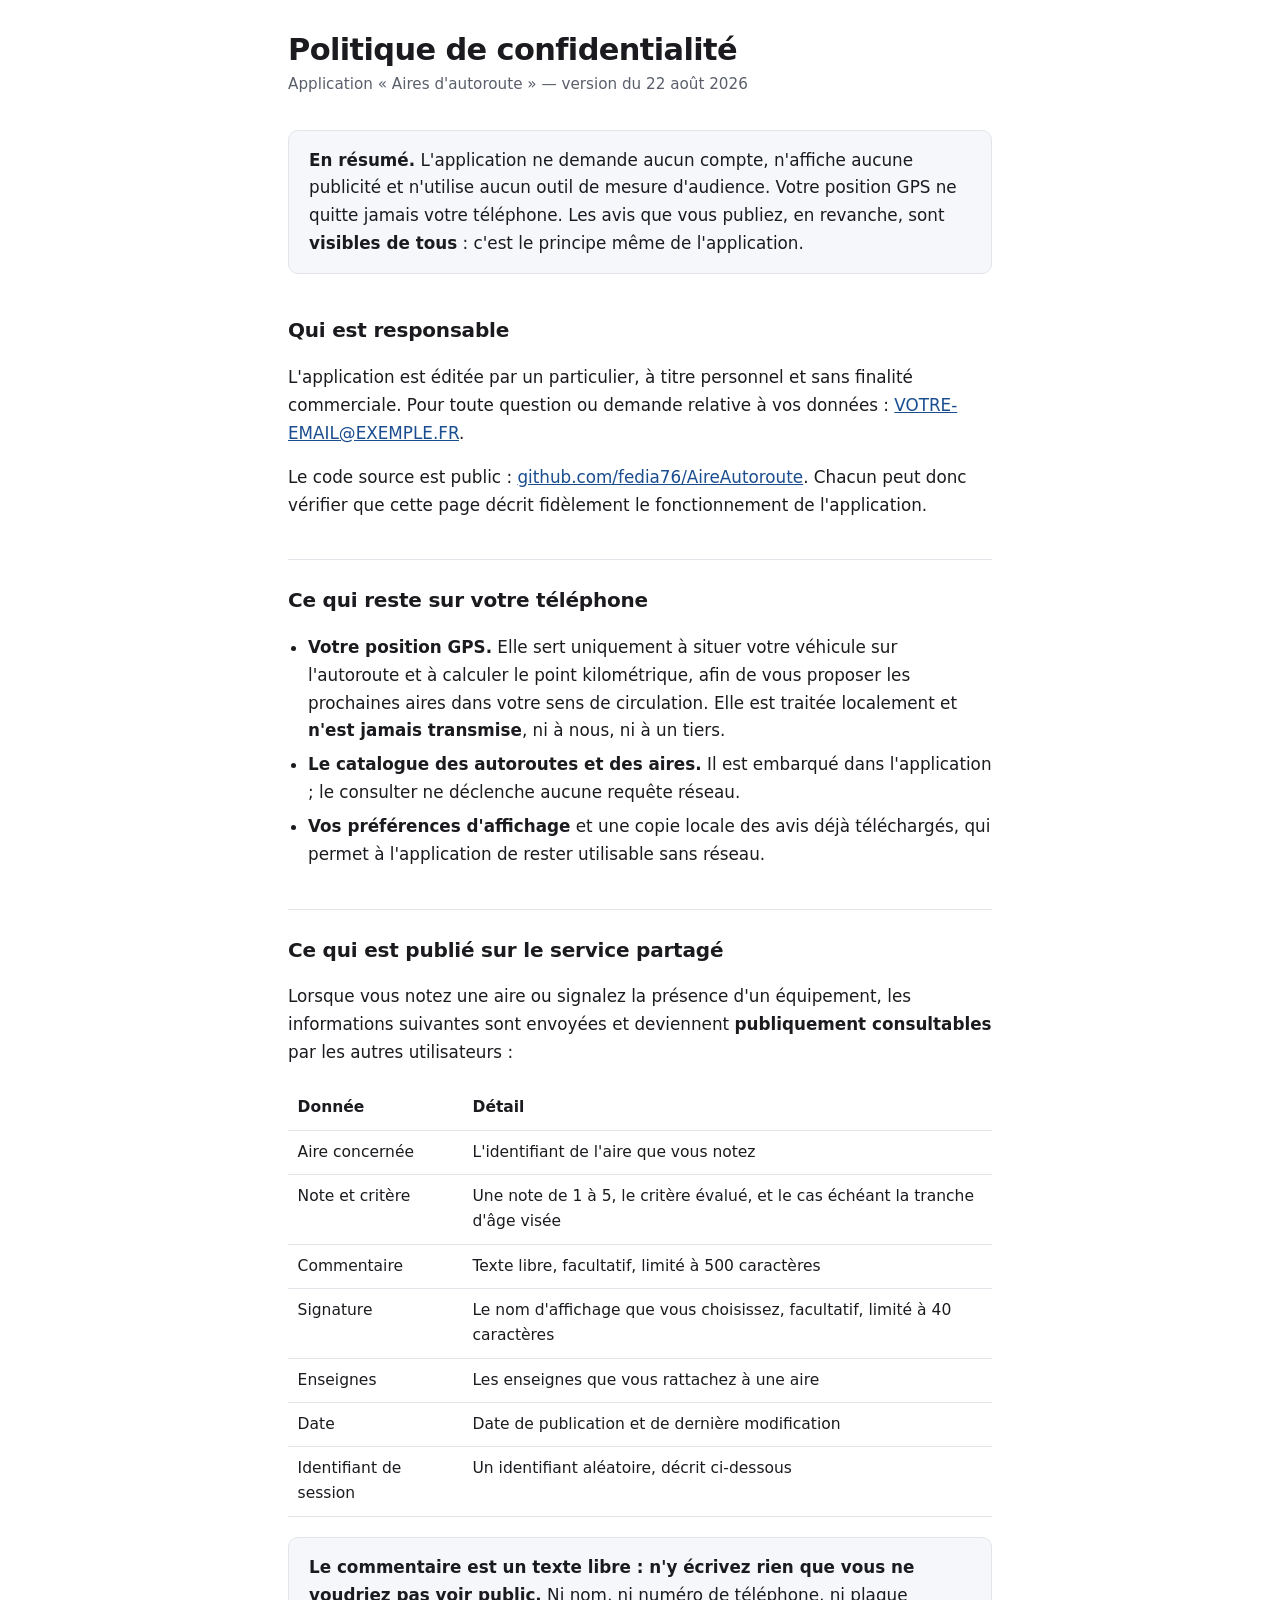
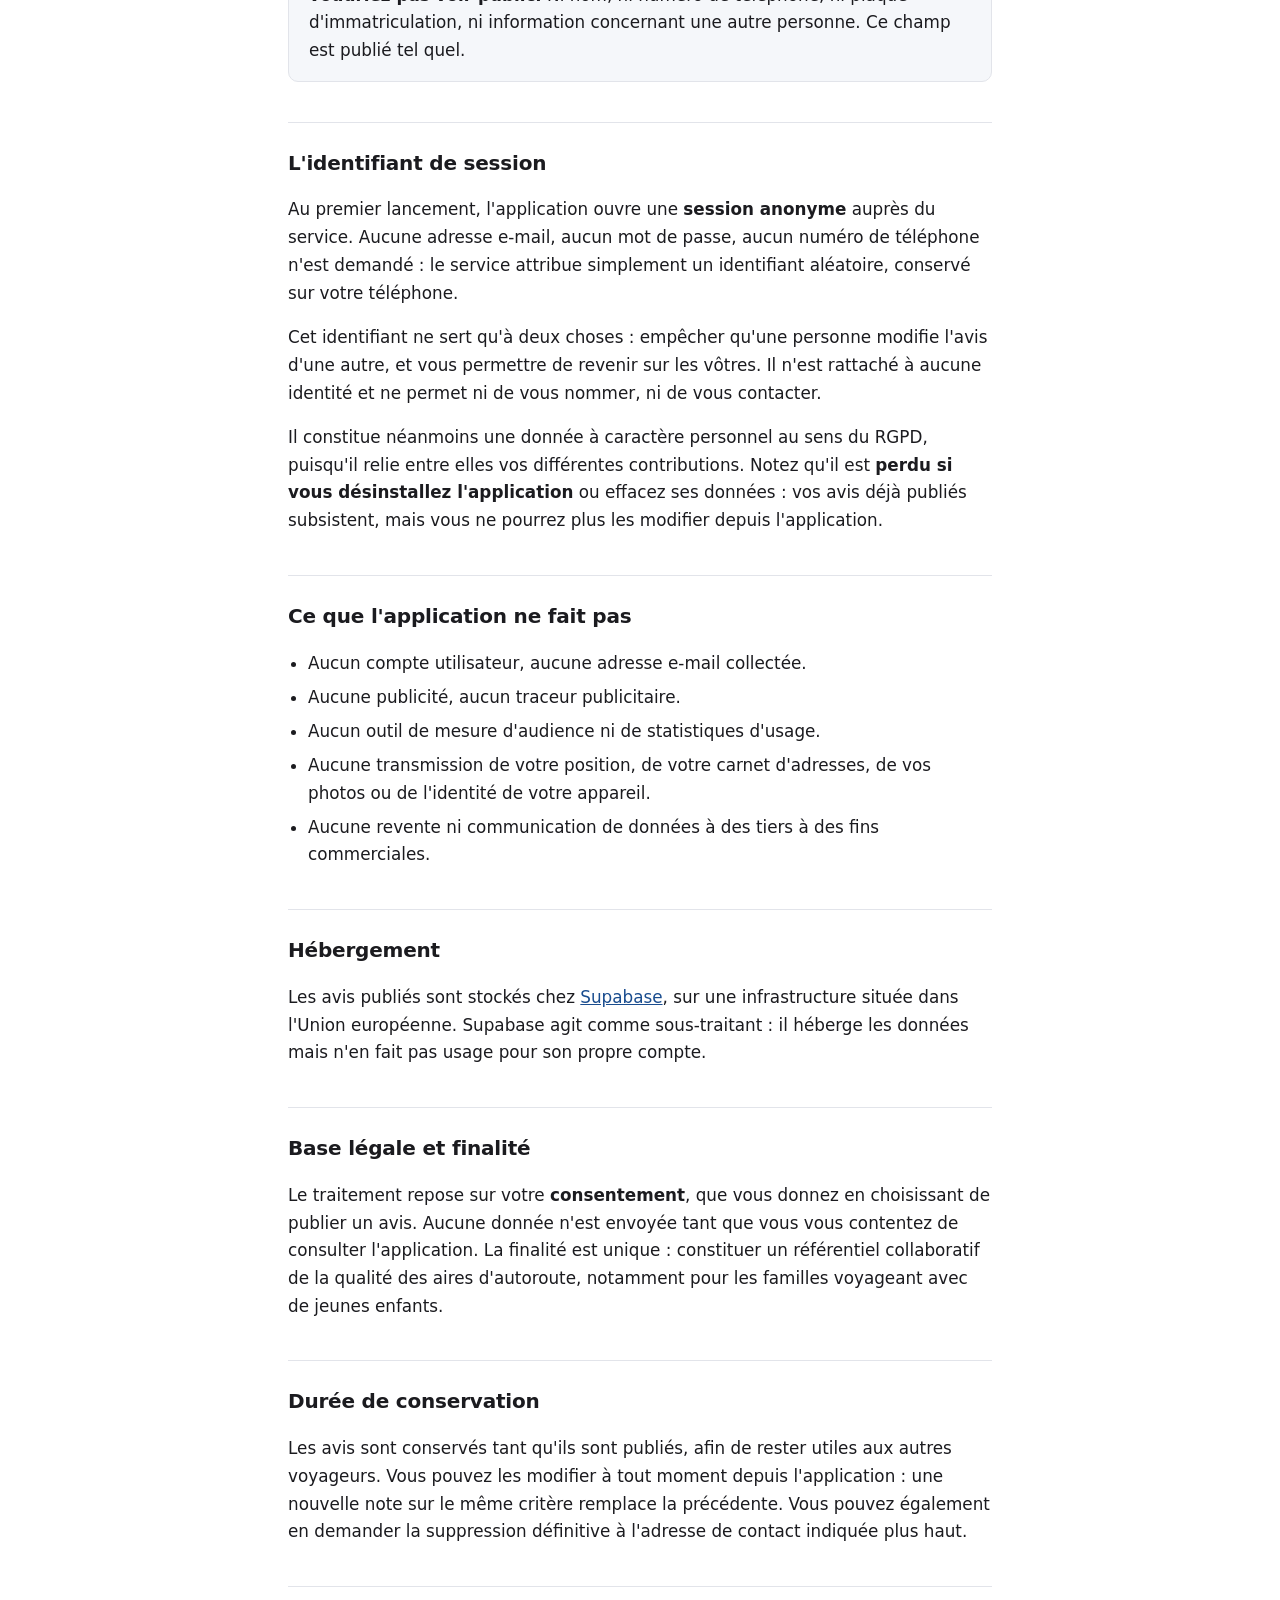
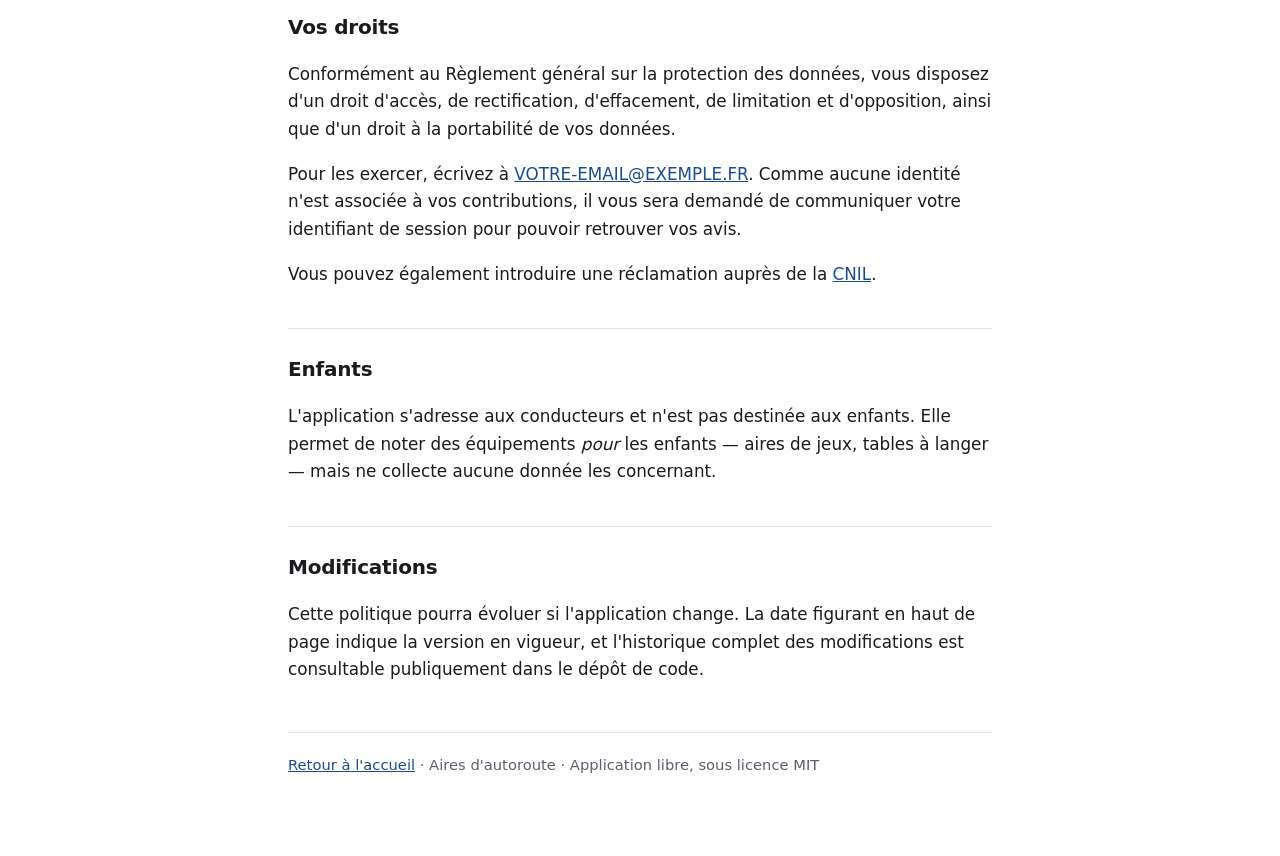
==== docs/confidentialite.html @ b33340e5 "Publie une politique de confidentialité hébergée par GitHub Pages La Play Console réclame l'URL d'un" ====
<!doctype html>
<html lang="fr">
<head>
<meta charset="utf-8">
<meta name="viewport" content="width=device-width, initial-scale=1">
<title>Politique de confidentialité — Aires d'autoroute</title>
<link rel="stylesheet" href="style.css">
</head>
<body>
<main>

<h1>Politique de confidentialité</h1>
<p class="date">Application « Aires d'autoroute » — version du 22 août 2026</p>

<div class="encadre">
<p><strong>En résumé.</strong> L'application ne demande aucun compte, n'affiche aucune publicité
et n'utilise aucun outil de mesure d'audience. Votre position GPS ne quitte jamais votre
téléphone. Les avis que vous publiez, en revanche, sont <strong>visibles de tous</strong> : c'est
le principe même de l'application.</p>
</div>

<h2>Qui est responsable</h2>
<p>L'application est éditée par un particulier, à titre personnel et sans finalité commerciale.
Pour toute question ou demande relative à vos données :
<a href="mailto:VOTRE-EMAIL@EXEMPLE.FR">VOTRE-EMAIL@EXEMPLE.FR</a>.</p>
<p>Le code source est public : <a href="https://github.com/fedia76/AireAutoroute">github.com/fedia76/AireAutoroute</a>.
Chacun peut donc vérifier que cette page décrit fidèlement le fonctionnement de l'application.</p>

<h2>Ce qui reste sur votre téléphone</h2>
<ul>
  <li><strong>Votre position GPS.</strong> Elle sert uniquement à situer votre véhicule sur
  l'autoroute et à calculer le point kilométrique, afin de vous proposer les prochaines aires dans
  votre sens de circulation. Elle est traitée localement et <strong>n'est jamais transmise</strong>,
  ni à nous, ni à un tiers.</li>
  <li><strong>Le catalogue des autoroutes et des aires.</strong> Il est embarqué dans
  l'application ; le consulter ne déclenche aucune requête réseau.</li>
  <li><strong>Vos préférences d'affichage</strong> et une copie locale des avis déjà téléchargés,
  qui permet à l'application de rester utilisable sans réseau.</li>
</ul>

<h2>Ce qui est publié sur le service partagé</h2>
<p>Lorsque vous notez une aire ou signalez la présence d'un équipement, les informations suivantes
sont envoyées et deviennent <strong>publiquement consultables</strong> par les autres
utilisateurs :</p>

<table>
<tr><th>Donnée</th><th>Détail</th></tr>
<tr><td>Aire concernée</td><td>L'identifiant de l'aire que vous notez</td></tr>
<tr><td>Note et critère</td><td>Une note de 1 à 5, le critère évalué, et le cas échéant la tranche d'âge visée</td></tr>
<tr><td>Commentaire</td><td>Texte libre, facultatif, limité à 500 caractères</td></tr>
<tr><td>Signature</td><td>Le nom d'affichage que vous choisissez, facultatif, limité à 40 caractères</td></tr>
<tr><td>Enseignes</td><td>Les enseignes que vous rattachez à une aire</td></tr>
<tr><td>Date</td><td>Date de publication et de dernière modification</td></tr>
<tr><td>Identifiant de session</td><td>Un identifiant aléatoire, décrit ci-dessous</td></tr>
</table>

<div class="encadre">
<p><strong>Le commentaire est un texte libre : n'y écrivez rien que vous ne voudriez pas voir
public.</strong> Ni nom, ni numéro de téléphone, ni plaque d'immatriculation, ni information
concernant une autre personne. Ce champ est publié tel quel.</p>
</div>

<h2>L'identifiant de session</h2>
<p>Au premier lancement, l'application ouvre une <strong>session anonyme</strong> auprès du service.
Aucune adresse e-mail, aucun mot de passe, aucun numéro de téléphone n'est demandé : le service
attribue simplement un identifiant aléatoire, conservé sur votre téléphone.</p>
<p>Cet identifiant ne sert qu'à deux choses : empêcher qu'une personne modifie l'avis d'une autre,
et vous permettre de revenir sur les vôtres. Il n'est rattaché à aucune identité et ne permet ni de
vous nommer, ni de vous contacter.</p>
<p>Il constitue néanmoins une donnée à caractère personnel au sens du RGPD, puisqu'il relie entre
elles vos différentes contributions. Notez qu'il est <strong>perdu si vous désinstallez
l'application</strong> ou effacez ses données : vos avis déjà publiés subsistent, mais vous ne
pourrez plus les modifier depuis l'application.</p>

<h2>Ce que l'application ne fait pas</h2>
<ul>
  <li>Aucun compte utilisateur, aucune adresse e-mail collectée.</li>
  <li>Aucune publicité, aucun traceur publicitaire.</li>
  <li>Aucun outil de mesure d'audience ni de statistiques d'usage.</li>
  <li>Aucune transmission de votre position, de votre carnet d'adresses, de vos photos ou de
  l'identité de votre appareil.</li>
  <li>Aucune revente ni communication de données à des tiers à des fins commerciales.</li>
</ul>

<h2>Hébergement</h2>
<p>Les avis publiés sont stockés chez <a href="https://supabase.com">Supabase</a>, sur une
infrastructure située dans l'Union européenne. Supabase agit comme sous-traitant : il héberge les
données mais n'en fait pas usage pour son propre compte.</p>

<h2>Base légale et finalité</h2>
<p>Le traitement repose sur votre <strong>consentement</strong>, que vous donnez en choisissant de
publier un avis. Aucune donnée n'est envoyée tant que vous vous contentez de consulter
l'application. La finalité est unique : constituer un référentiel collaboratif de la qualité des
aires d'autoroute, notamment pour les familles voyageant avec de jeunes enfants.</p>

<h2>Durée de conservation</h2>
<p>Les avis sont conservés tant qu'ils sont publiés, afin de rester utiles aux autres voyageurs.
Vous pouvez les modifier à tout moment depuis l'application : une nouvelle note sur le même critère
remplace la précédente. Vous pouvez également en demander la suppression définitive à l'adresse de
contact indiquée plus haut.</p>

<h2>Vos droits</h2>
<p>Conformément au Règlement général sur la protection des données, vous disposez d'un droit
d'accès, de rectification, d'effacement, de limitation et d'opposition, ainsi que d'un droit à la
portabilité de vos données.</p>
<p>Pour les exercer, écrivez à <a href="mailto:VOTRE-EMAIL@EXEMPLE.FR">VOTRE-EMAIL@EXEMPLE.FR</a>.
Comme aucune identité n'est associée à vos contributions, il vous sera demandé de communiquer votre
identifiant de session pour pouvoir retrouver vos avis.</p>
<p>Vous pouvez également introduire une réclamation auprès de la
<a href="https://www.cnil.fr">CNIL</a>.</p>

<h2>Enfants</h2>
<p>L'application s'adresse aux conducteurs et n'est pas destinée aux enfants. Elle permet de noter
des équipements <em>pour</em> les enfants — aires de jeux, tables à langer — mais ne collecte
aucune donnée les concernant.</p>

<h2>Modifications</h2>
<p>Cette politique pourra évoluer si l'application change. La date figurant en haut de page indique
la version en vigueur, et l'historique complet des modifications est consultable publiquement dans
le dépôt de code.</p>

<p class="pied">
<a href="./">Retour à l'accueil</a> · Aires d'autoroute · Application libre, sous licence MIT
</p>

</main>
</body>
</html>
---- docs/style.css ----
:root {
  --fond: #ffffff;
  --texte: #1b1b1f;
  --attenue: #5a5f6b;
  --trait: #e2e4ea;
  --accent: #1a4d8f;
  --encadre: #f5f7fa;
}

@media (prefers-color-scheme: dark) {
  :root {
    --fond: #14161a;
    --texte: #e8eaee;
    --attenue: #a0a6b2;
    --trait: #2a2e36;
    --accent: #7bb0f0;
    --encadre: #1c1f25;
  }
}

* { box-sizing: border-box; }

body {
  margin: 0;
  padding: 2rem 1.25rem 4rem;
  background: var(--fond);
  color: var(--texte);
  font-family: system-ui, -apple-system, "Segoe UI", Roboto, sans-serif;
  font-size: 1.05rem;
  line-height: 1.65;
}

main { max-width: 44rem; margin: 0 auto; }

h1 {
  font-size: 1.9rem;
  line-height: 1.2;
  margin: 0 0 0.25rem;
  letter-spacing: -0.02em;
}

h2 {
  font-size: 1.25rem;
  margin: 2.5rem 0 0.75rem;
  padding-top: 1.5rem;
  border-top: 1px solid var(--trait);
  letter-spacing: -0.01em;
}

h2:first-of-type { border-top: none; padding-top: 0; }

.date { color: var(--attenue); font-size: 0.95rem; margin: 0 0 2rem; }

a { color: var(--accent); }

ul { padding-left: 1.25rem; }
li { margin: 0.4rem 0; }

.encadre {
  background: var(--encadre);
  border: 1px solid var(--trait);
  border-radius: 10px;
  padding: 1rem 1.25rem;
  margin: 1.25rem 0;
}

.encadre p:first-child { margin-top: 0; }
.encadre p:last-child { margin-bottom: 0; }

table { width: 100%; border-collapse: collapse; margin: 1.25rem 0; font-size: 0.97rem; }
th, td { text-align: left; padding: 0.55rem 0.6rem; border-bottom: 1px solid var(--trait); vertical-align: top; }
th { font-weight: 600; }

.pied {
  margin-top: 3rem;
  padding-top: 1.25rem;
  border-top: 1px solid var(--trait);
  color: var(--attenue);
  font-size: 0.92rem;
}

code {
  background: var(--encadre);
  border: 1px solid var(--trait);
  border-radius: 4px;
  padding: 0.1em 0.35em;
  font-size: 0.9em;
}
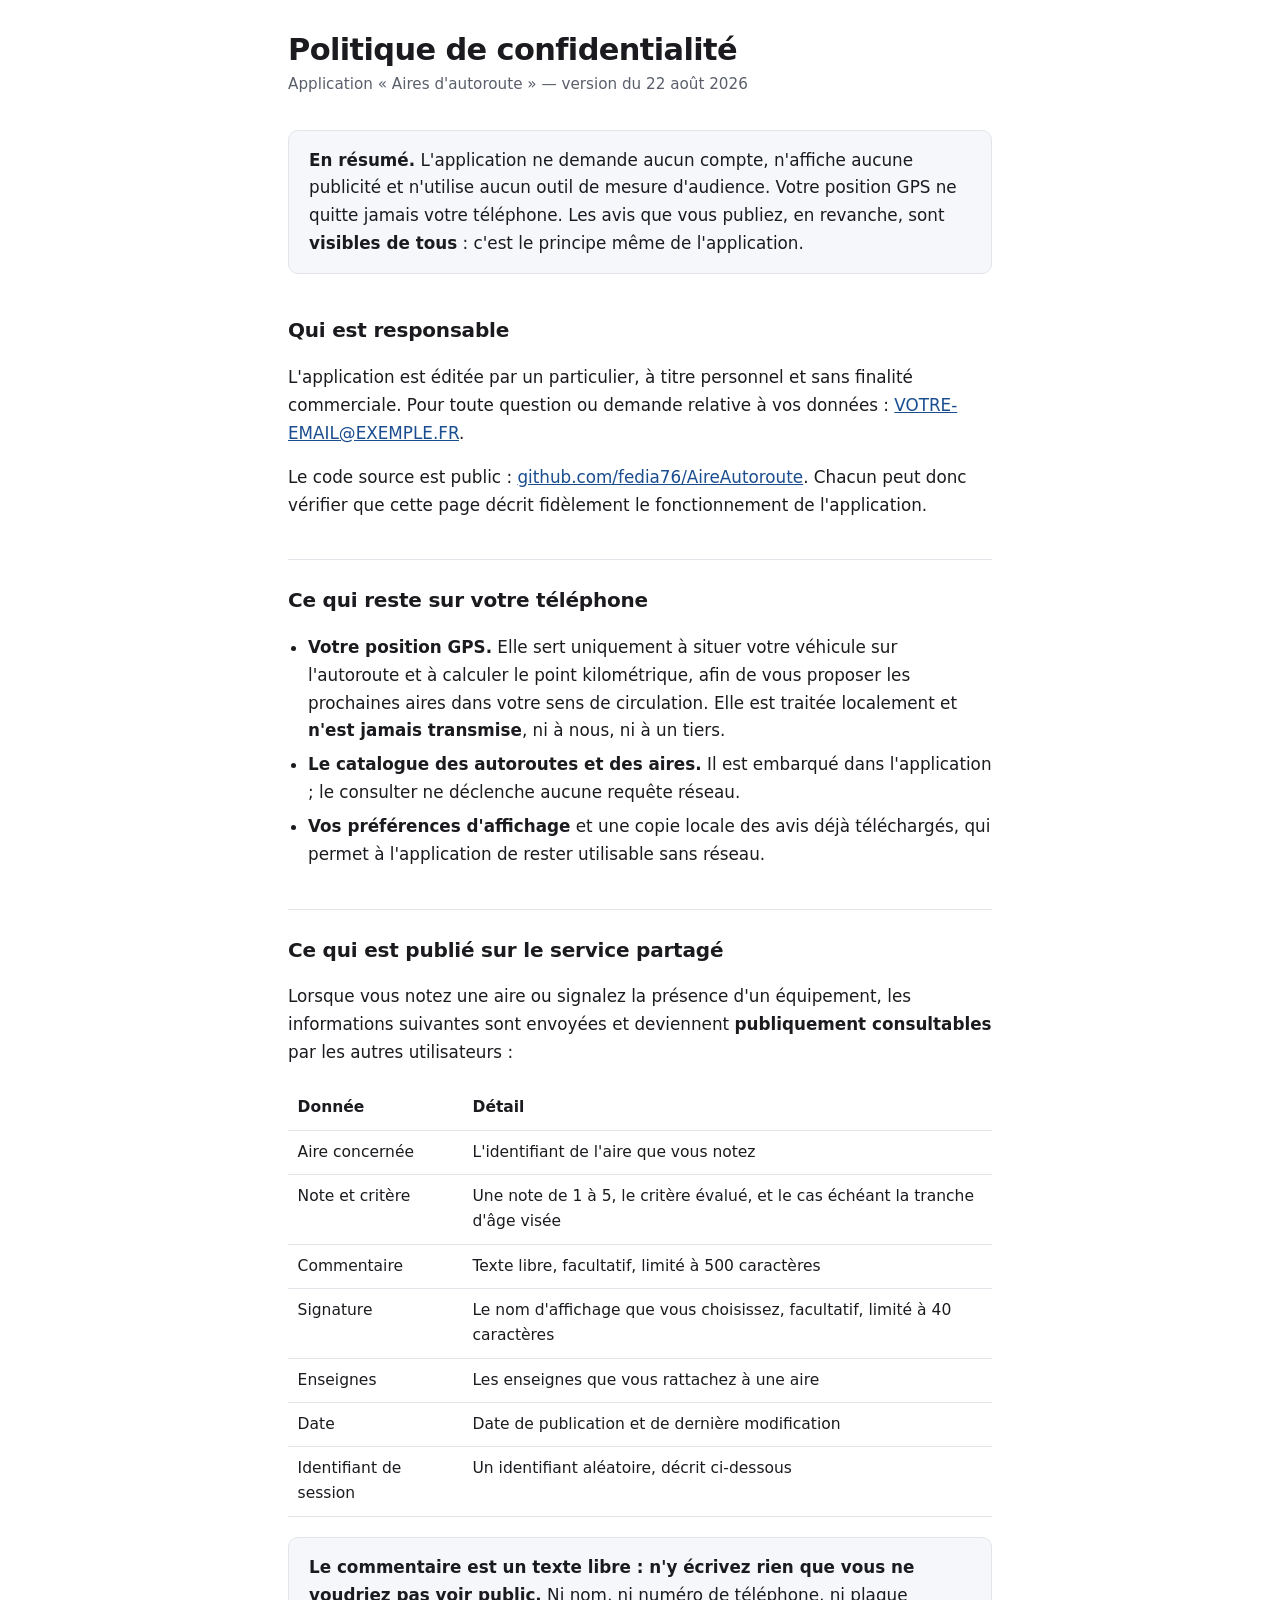
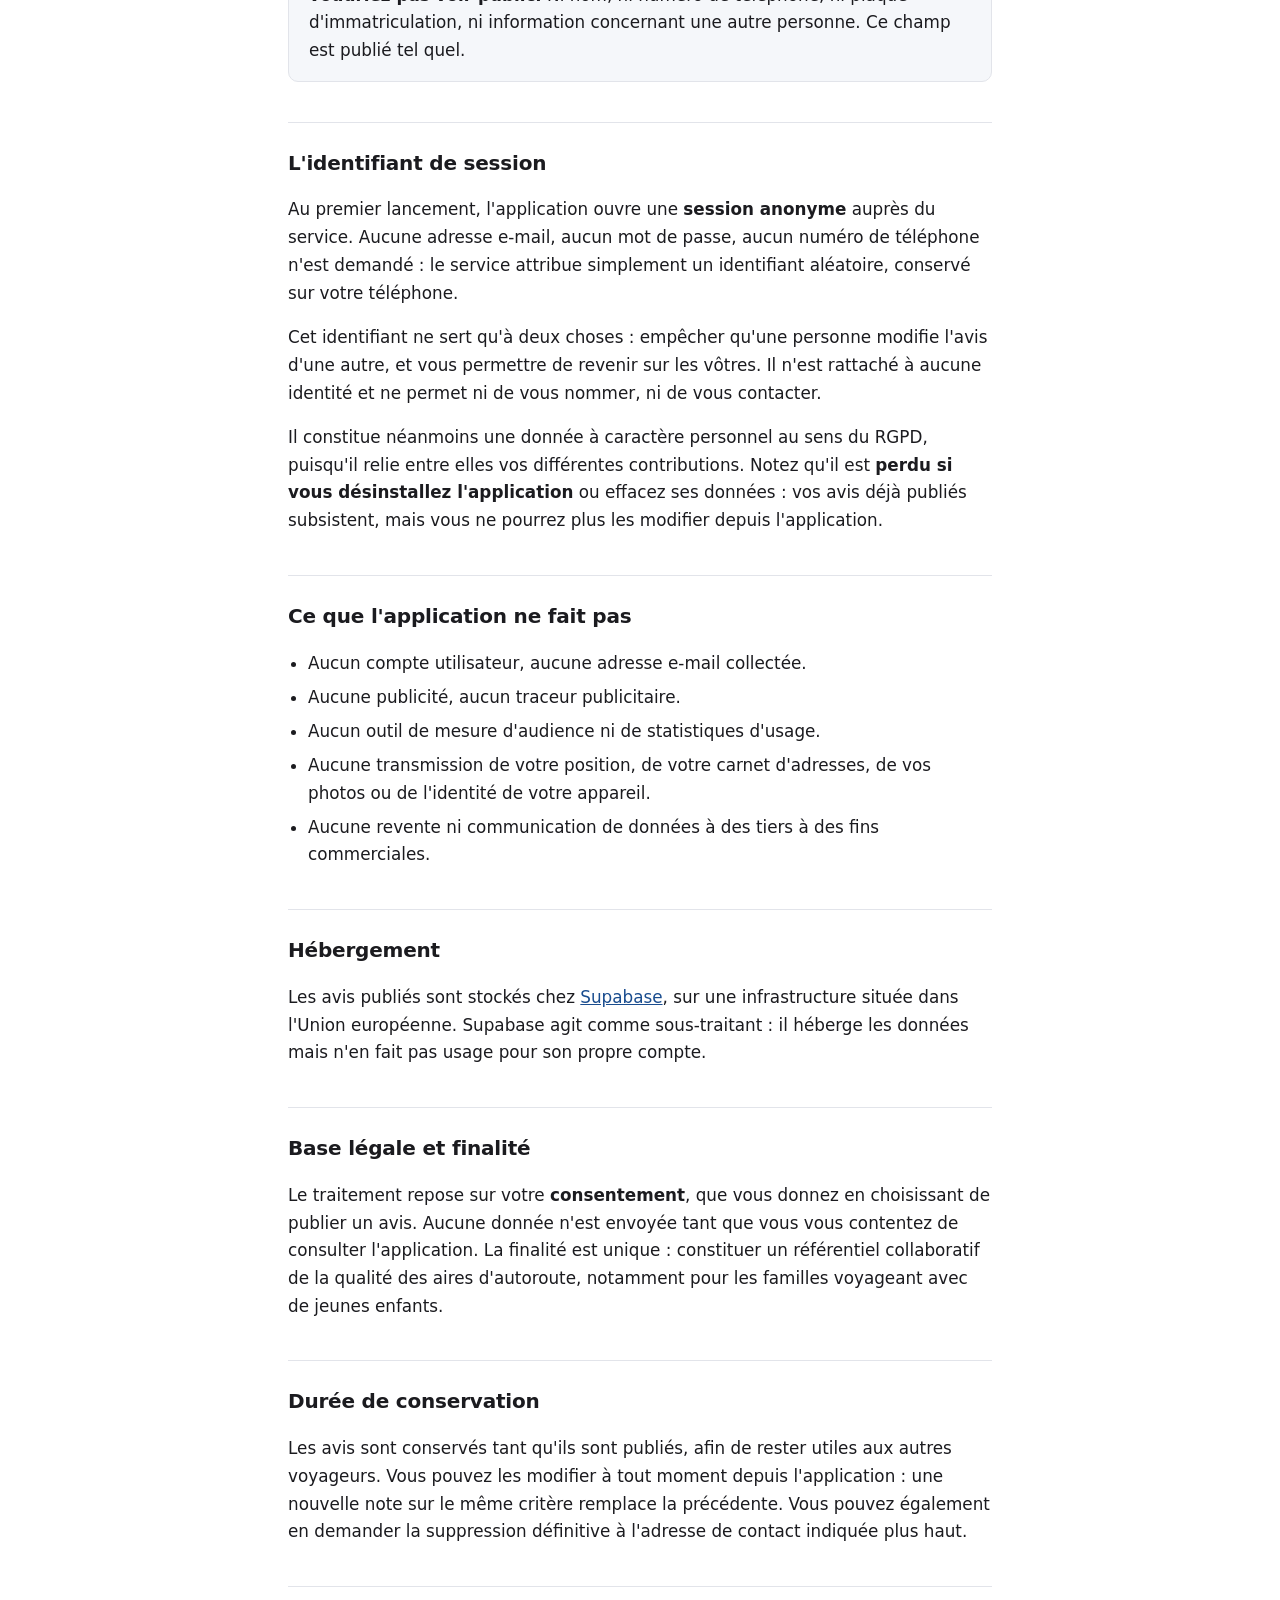
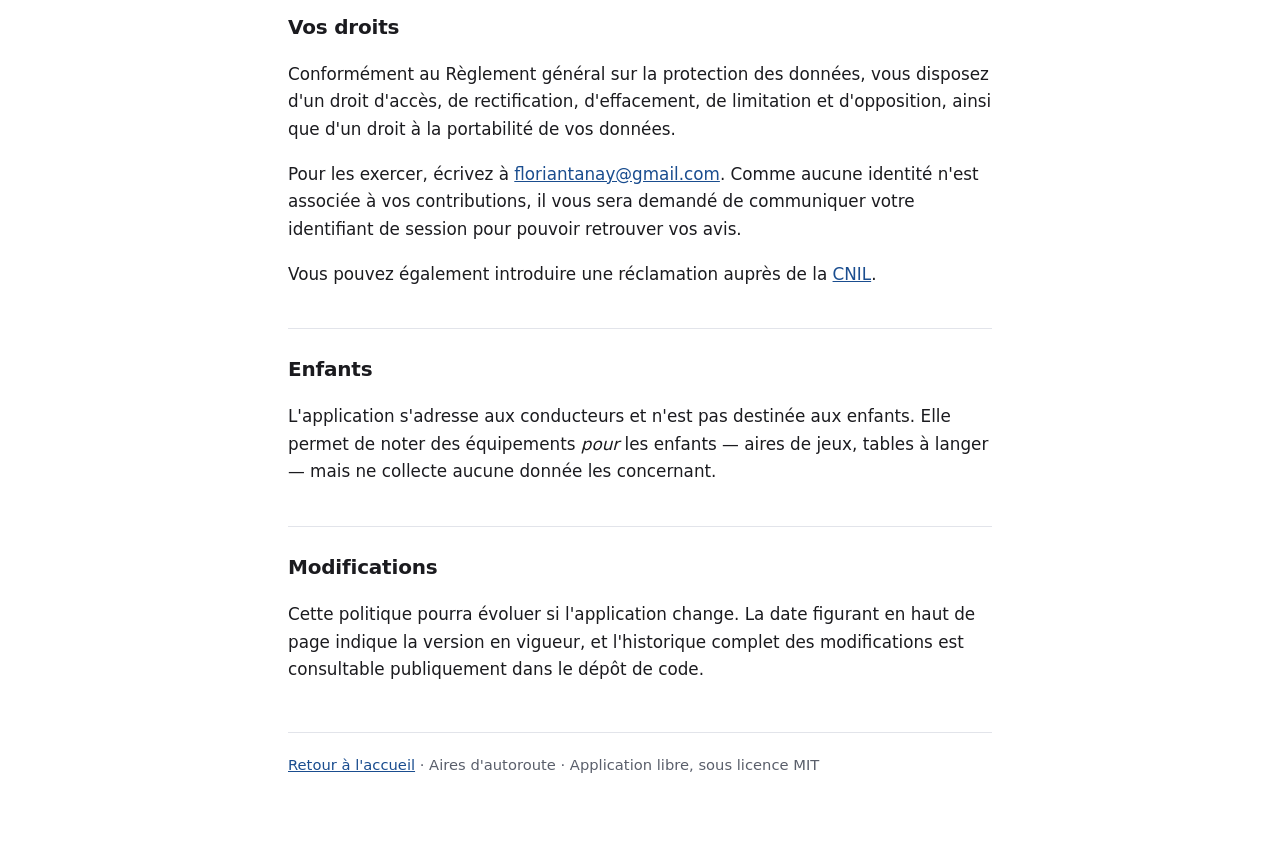
==== commit 4efbc1fd: "Change contact email for GDPR rights Updated contact email for data rights inquiries." ====
--- a/docs/confidentialite.html
+++ b/docs/confidentialite.html
@@ -103,7 +103,7 @@
 <p>Conformément au Règlement général sur la protection des données, vous disposez d'un droit
 d'accès, de rectification, d'effacement, de limitation et d'opposition, ainsi que d'un droit à la
 portabilité de vos données.</p>
-<p>Pour les exercer, écrivez à <a href="mailto:VOTRE-EMAIL@EXEMPLE.FR">VOTRE-EMAIL@EXEMPLE.FR</a>.
+<p>Pour les exercer, écrivez à <a href="mailto: floriantanay@gmail.com">floriantanay@gmail.com</a>.
 Comme aucune identité n'est associée à vos contributions, il vous sera demandé de communiquer votre
 identifiant de session pour pouvoir retrouver vos avis.</p>
 <p>Vous pouvez également introduire une réclamation auprès de la
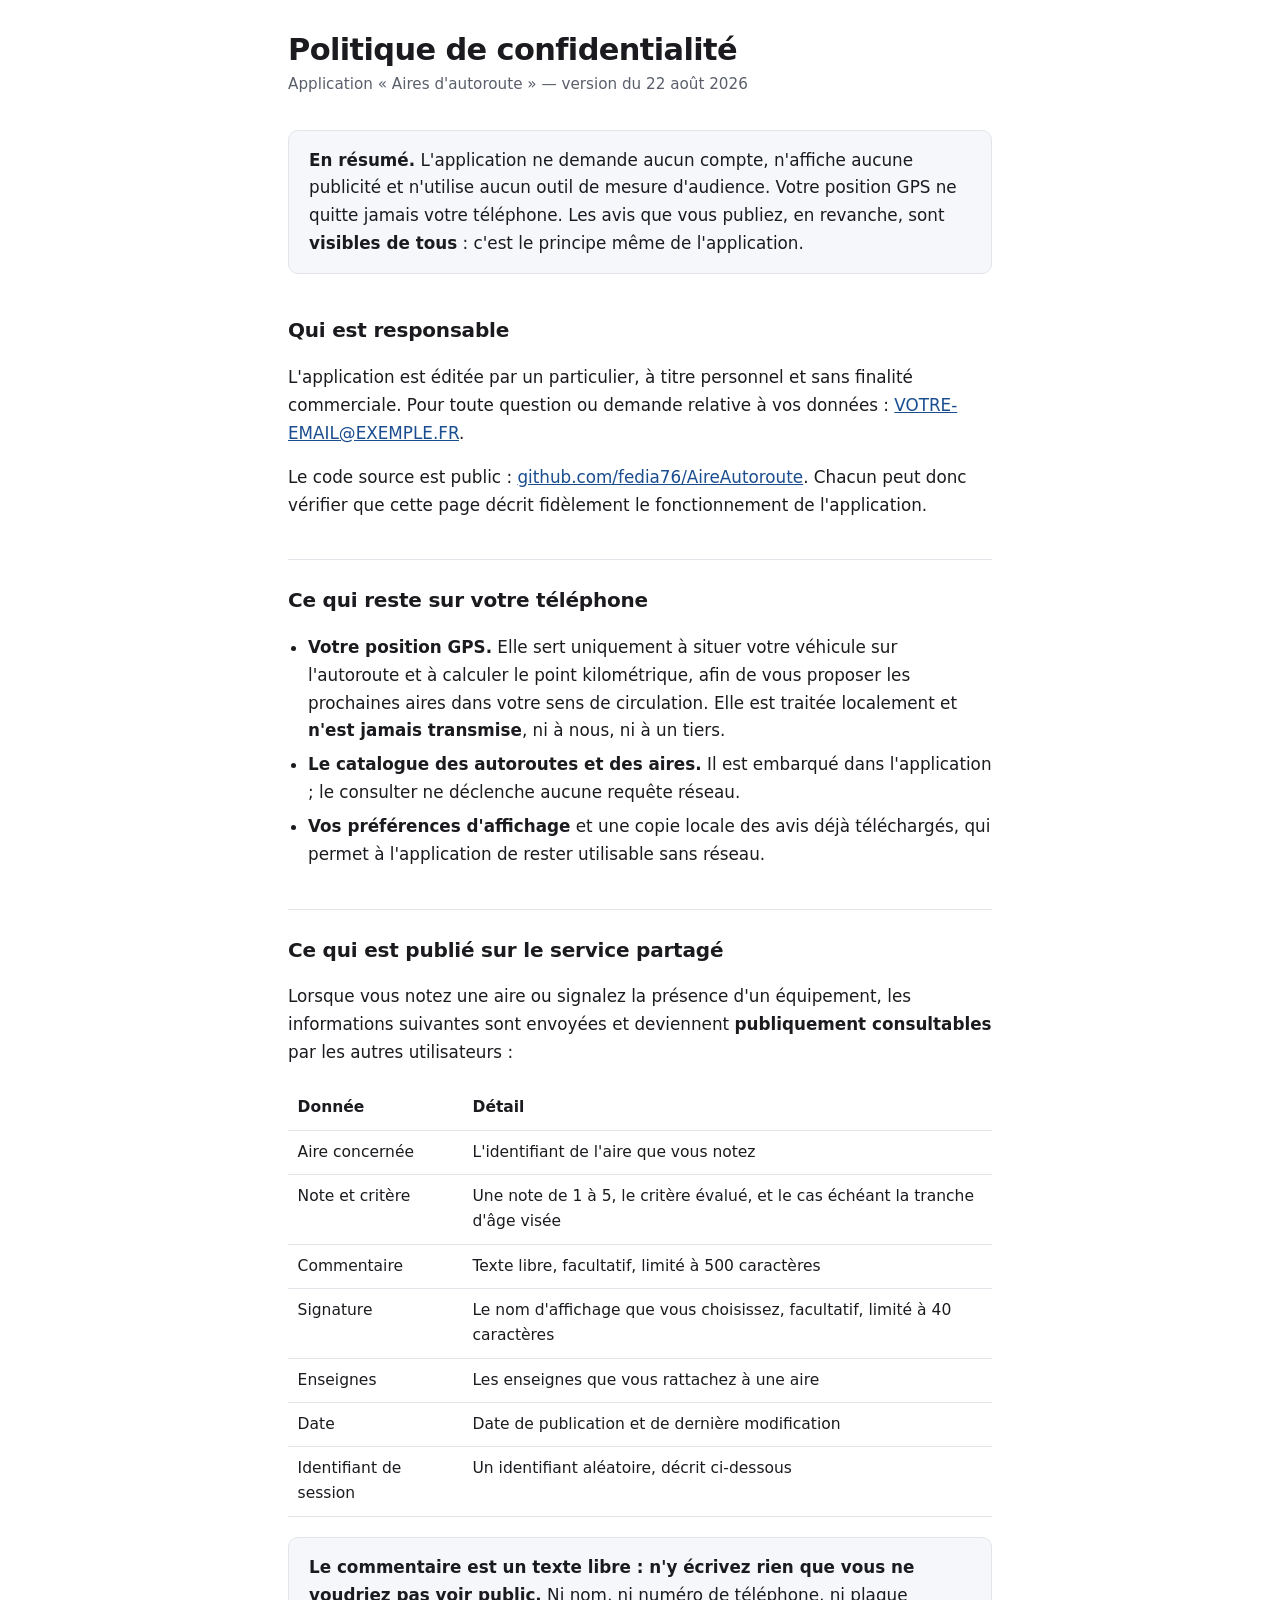
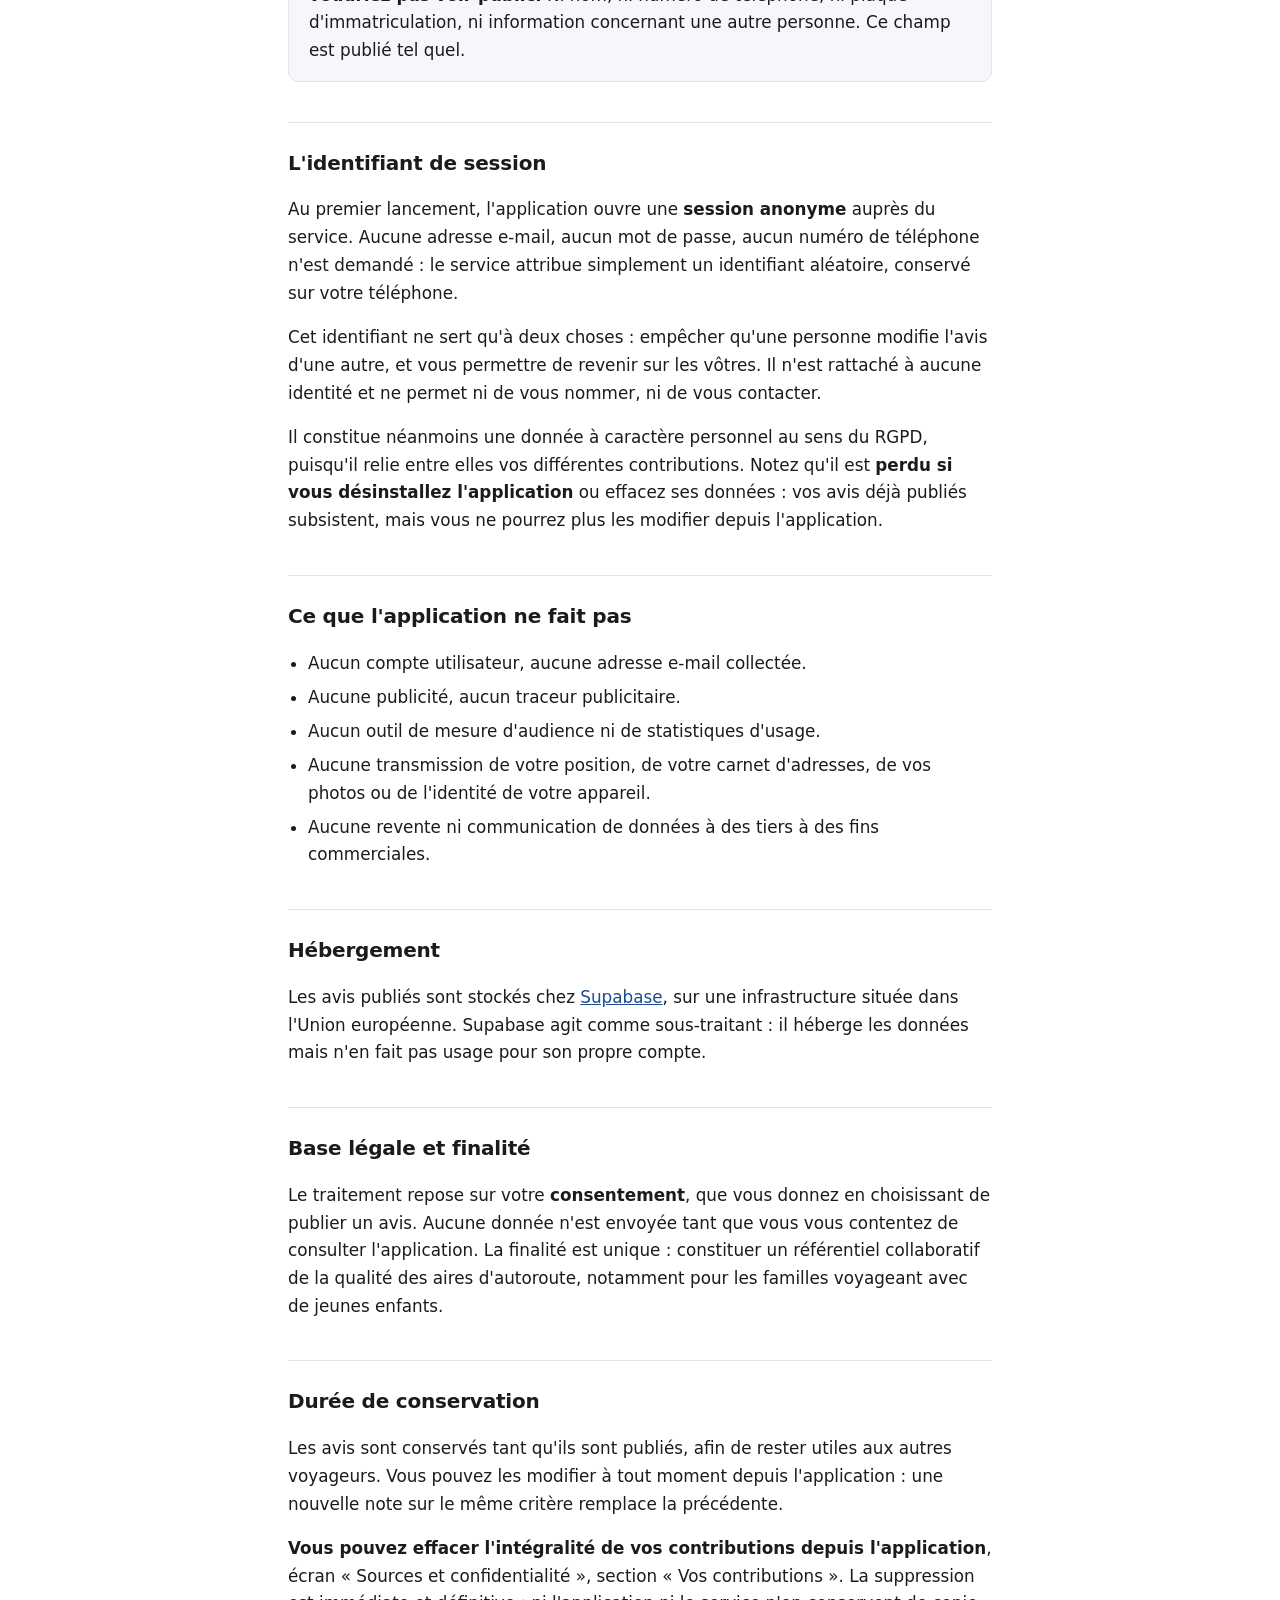
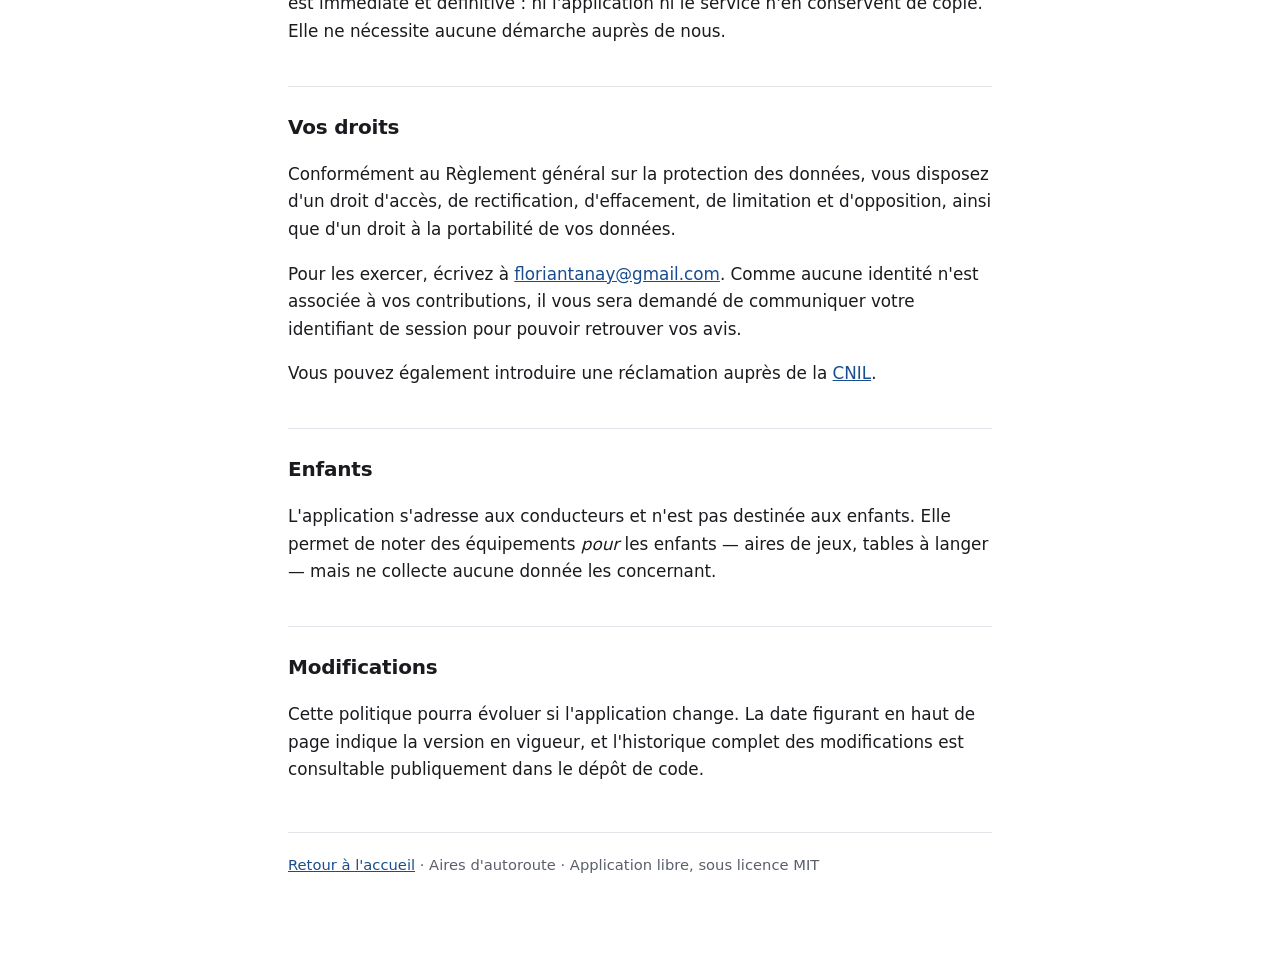
==== commit dacbf63c: "Ajoute le signalement des avis et l'effacement des contributions Le commentaire libre d'une notation" ====
--- a/docs/confidentialite.html
+++ b/docs/confidentialite.html
@@ -96,8 +96,11 @@
 <h2>Durée de conservation</h2>
 <p>Les avis sont conservés tant qu'ils sont publiés, afin de rester utiles aux autres voyageurs.
 Vous pouvez les modifier à tout moment depuis l'application : une nouvelle note sur le même critère
-remplace la précédente. Vous pouvez également en demander la suppression définitive à l'adresse de
-contact indiquée plus haut.</p>
+remplace la précédente.</p>
+<p><strong>Vous pouvez effacer l'intégralité de vos contributions depuis l'application</strong>,
+écran « Sources et confidentialité », section « Vos contributions ». La suppression est immédiate
+et définitive : ni l'application ni le service n'en conservent de copie. Elle ne nécessite aucune
+démarche auprès de nous.</p>
 
 <h2>Vos droits</h2>
 <p>Conformément au Règlement général sur la protection des données, vous disposez d'un droit
